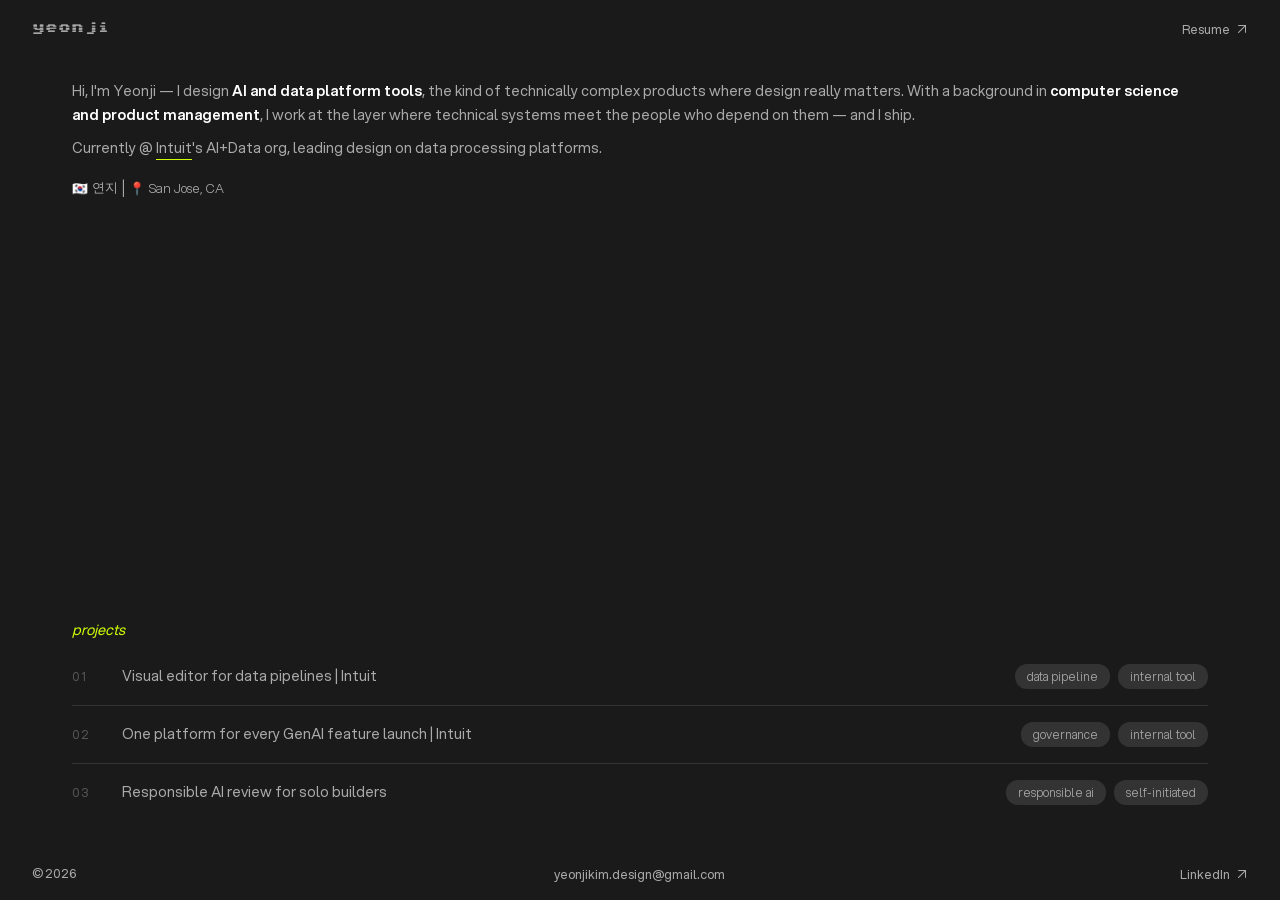
==== index.html @ 88abf893 "Update intro" ====
<!DOCTYPE html>
<html lang="en">
<head>
    <meta charset="UTF-8">
    <link rel="icon" type="image/png" href="image/favicon.png">
    <meta name="viewport" content="width=device-width, initial-scale=1.0">
    <!-- Google tag (gtag.js) -->
    <script async src="https://www.googletagmanager.com/gtag/js?id=G-HZXL0F1WZH"></script>
    <script>
      window.dataLayer = window.dataLayer || [];
      function gtag(){dataLayer.push(arguments);}
      gtag('js', new Date());

      gtag('config', 'G-HZXL0F1WZH');
    </script>
    <title>Yeonji Kim - Product Designer</title>
    <link rel="stylesheet" href="styles.css">
    <link rel="preconnect" href="https://fonts.googleapis.com">
    <link rel="preconnect" href="https://fonts.gstatic.com" crossorigin>
    <link href="https://fonts.googleapis.com/css2?family=Sixtyfour&display=swap" rel="stylesheet">
</head>
<body>
    <!-- Header Section -->
    <header class="header">
        <div class="header-left header-title glitch" title="yeonji" style="pointer-events: none;">
            yeonji
        </div>
        <div class="header-right">
            <a href="Resume_Yeonji_Kim.pdf" class="header-link" target="_blank">
                Resume <span class="external-icon">↗</span>
            </a>
        </div>
    </header>

    <!-- Main Content -->
    <main class="main-content">
        <div class="content-wrapper">
            <!-- About Me Section -->
            <section class="about-section">
                <div class="project-preview-overlay" aria-hidden="true"></div>
                <div class="about-content">
                    <p class="intro-text">
                        Hi, I'm Yeonji — I design <span class="intro-highlight">AI and data platform tools</span>, the kind of technically complex products where design really matters. With a background in <span class="intro-highlight">computer science and product management</span>, I work at the layer where technical systems meet the people who depend on them — and I ship.
                    </p>
                    <p class="experience-text">
                        Currently @ <a href="https://intuit.com" target="_blank" rel="noopener noreferrer" class="company-link">Intuit</a>'s AI+Data org, leading design on data processing platforms.
                    </p>
                    <div class="identity-line">
                        <span class="korean-flag">🇰🇷</span>
                        <span class="korean-name">연지</span>
                        <span class="separator">|</span>
                        <span class="location-pin">📍</span>
                        <span class="location">San Jose, CA</span>
                    </div>
                </div>
            </section>

            <!-- Projects Section -->
            <section class="projects-section">
                <h2 class="projects-heading">projects</h2>
                <div class="projects-grid">
                    <!-- Project 1 -->
                    <div class="project-card project-card--preview-dag Intuit1" onclick="openProject('dag')">
                        <span class="project-number">01</span>
                        <div class="project-info">
                            <div class="project-title-row">
                                <span class="project-arrow">→</span>
                                <h3 class="project-title">Visual editor for data pipelines | Intuit</h3>
                            </div>
                            <div class="project-tags">
                                <span class="tag">data pipeline</span>
                                <span class="tag">internal tool</span>
                            </div>
                        </div>
                    </div>

                    <!-- Project 2 -->
                    <div class="project-card project-card--preview-genai Intuit2" onclick="openProject('genai-registry')">
                        <span class="project-number">02</span>
                        <div class="project-info">
                            <div class="project-title-row">
                                <span class="project-arrow">→</span>
                                <h3 class="project-title">One platform for every GenAI feature launch | Intuit</h3>
                            </div>
                            <div class="project-tags">
                                <span class="tag">governance</span>
                                <span class="tag">internal tool</span>
                            </div>
                        </div>
                    </div>

                    <!-- Project 3 -->
                    <div class="project-card project-card--preview-rai Intuit3" onclick="openProject('responsible-ai-checker')">
                        <span class="project-number">03</span>
                        <div class="project-info">
                            <div class="project-title-row">
                                <span class="project-arrow">→</span>
                                <h3 class="project-title">Responsible AI review for solo builders</h3>
                            </div>
                            <div class="project-tags">
                                <span class="tag">responsible ai</span>
                                <span class="tag">self-initiated</span>
                            </div>
                        </div>
                    </div>
                </div>
            </section>
        </div>
    </main>

    <footer class="footer">
        <div class="footer-left header-text">
            &copy; 2026
        </div>
        <div class="footer-center">
            <a href="mailto:yeonjikim.design@gmail.com" class="header-link">
                yeonjikim.design@gmail.com
            </a>
        </div>
        <div class="footer-right">
            <a href="https://www.linkedin.com/in/yeonji-kim/" target="_blank" class="header-link">
                LinkedIn <span class="external-icon">↗</span>
            </a>
        </div>
    </footer>

    <script src="script.js"></script>
</body>
</html>
---- styles.css ----
/* Reset and Base Styles */
* {
    margin: 0;
    padding: 0;
    box-sizing: border-box;
    scrollbar-width: thin;
    scrollbar-color: #4a4a4a #1a1a1a;
}

/* Text selection styling */
::selection {
    background-color: #D0FE05;
    color: #1a1a1a;
}

::-moz-selection {
    background-color: #D0FE05;
    color: #1a1a1a;
}


@font-face {
    font-family: 'Aspekta Variable';
    font-weight: 100 900;
    font-display: swap;
    font-style: normal;
    src: url('fonts/AspektaVF.woff2') format('woff2');
  }

/* Typography */
h1, h2, h3, h4, h5, h6 {
    font-family: Aspekta Variable, sans-serif;
    font-weight: 600;
}

.projects-heading {
    font-family: Aspekta Variable, sans-serif;
    font-weight: 500;
}

.project-title {
    font-family: Aspekta Variable, sans-serif;
    font-weight: 500;
}

html, body {
    height: 100%;
    font-family: Aspekta Variable, sans-serif;
    /*font-family: Arial, -apple-system, BlinkMacSystemFont, 'Segoe UI', Roboto, sans-serif;*/
    background-color: #1a1a1a;
    color: #ffffff;
    overflow-x: hidden;
}

html {
    scroll-behavior: smooth;
}

/* WebKit scrollbars (Chrome, Safari, Edge) – viewport + nested scroll areas */
html::-webkit-scrollbar,
*::-webkit-scrollbar {
    width: 10px;
    height: 10px;
}

html::-webkit-scrollbar-track,
*::-webkit-scrollbar-track {
    background: #1a1a1a;
}

html::-webkit-scrollbar-thumb,
*::-webkit-scrollbar-thumb {
    background: #3d3d3d;
    border-radius: 999px;
    border: 2px solid #1a1a1a;
}

html::-webkit-scrollbar-thumb:hover,
*::-webkit-scrollbar-thumb:hover {
    background: #505050;
    box-shadow: 0 0 0 1px rgba(208, 254, 5, 0.2);
}

html::-webkit-scrollbar-thumb:active,
*::-webkit-scrollbar-thumb:active {
    background: #5c5c5c;
}

html::-webkit-scrollbar-corner,
*::-webkit-scrollbar-corner {
    background: #1a1a1a;
}

body {
    display: flex;
    flex-direction: column;
    height: 100vh;
}

/* Header Styles */
.header {
    display: flex;
    justify-content: space-between;
    align-items: center;
    padding: 2rem 3rem;
    width: 100%;
    position: relative;
    z-index: 10;
}

.header-left, .header-center, .header-right {
    flex: 1;
}

.header-center {
    text-align: center;
}

.header-right {
    text-align: right;
}

.header-title{
    color: #aaaaaa;
    text-decoration: none;
    font-family: 'Sixtyfour';
    font-weight: 400;
    font-size: 0.8rem;
    transition: color 0.2s ease;
}

.header-title:hover{
    color: #D0FE05;
    font-weight: 400;
}

.header-link {
    color: #aaaaaa;
    text-decoration: none;
    font-weight: 400;
    font-size: 0.8rem;
    transition: color 0.2s ease;
}

.header-text {
    color: #aaaaaa;
    text-decoration: none;
    font-weight: 400;
    font-size: 0.8rem;
    transition: color 0.2s ease;
}

.header-link:hover {
    color: #D0FE05;
    font-weight: 400;
}

.external-icon {
    font-size: 0.8rem;
    margin-left: 0.25rem;
}

/* Footer Styles */
.footer {
    display: flex;
    justify-content: space-between;
    align-items: center;
    padding: 1rem 2rem;
    width: 100%;
    position: relative;
    z-index: 10;
}

.footer-left, .footer-center, .footer-right {
    flex: 1;
}

.footer-center {
    text-align: center;
}

.footer-right {
    text-align: right;
}

.header-link {
    color: #aaaaaa;
    text-decoration: none;
    font-weight: 400;
    font-size: 0.8rem;
    transition: color 0.2s ease;
}

.header-link:hover {
    color: #D0FE05;
    font-weight: 400;
}

/* Main Content */
.main-content {
    flex: 1;
    display: flex;
    align-items: stretch;
    justify-content: center;
    padding: 0;
    width: 100%;
    height: calc(100vh - 100px);
    box-sizing: border-box;
}

.content-wrapper {
    display: flex;
    flex-direction: column;
    align-items: center;
    width: 100%;
    max-width: 1200px;
    padding: 2rem 3rem;
    gap: 1.5rem;
}

/* About Section */
.about-section {
    width: 100%;
    flex: 1;
    display: flex;
    justify-content: center;
    align-items: flex-start;
    position: relative;
    min-height: 0;
}

.project-preview-overlay {
    position: absolute;
    inset: 0;
    background-color: #212121;
    border-radius: 12px;
    overflow: hidden;
    opacity: 0;
    pointer-events: none;
    z-index: 1;
    transition: opacity 0.3s ease-in-out;
}

/* Preview image on its own layer so the overlay fill stays #212121 (letterbox + transparent GIF areas). */
.project-preview-overlay::after {
    content: '';
    position: absolute;
    inset: 0;
    background-color: transparent;
    background-image: none;
    background-position: center center;
    background-size: contain;
    background-repeat: no-repeat;
    pointer-events: none;
}

.content-wrapper:has(.project-card:hover) .project-preview-overlay {
    opacity: 1;
}

.content-wrapper:has(.project-card--preview-dag:hover) .project-preview-overlay::after {
    background-image: url('image/dag/main.gif');
}

.content-wrapper:has(.project-card--preview-genai:hover) .project-preview-overlay::after {
    background-image: url('image/genai/main.png');
}

.content-wrapper:has(.project-card--preview-rai:hover) .project-preview-overlay::after {
    background-image: url('image/rai/thumbnail.png');
}

.about-content {
    position: relative;
    z-index: 0;
    text-align: left;
    max-width: 1200px;
    width: 100%;
}

.intro-text, .experience-text {
    font-size: 0.9rem;
    line-height: 1.7;
    margin-bottom: 0.5rem;
    color: #aaaaaa;
    font-weight: 400;
}

.intro-text em {
    font-size: 0.9rem;
    /*font-style: italic;*/
    color: #aaaaaa;
    font-weight: 700;
    /*font-family: 'Playfair Display', serif;*/
}

.intro-highlight {
    font-weight: 600;
    color: #ffffff;
}

/*
 * Inline skim emphasis — lighter than headings: h3 uses #fff / 600+; this stays
 * body-sized, weight 500, and a soft mid-gray so it lifts slightly off #aaa copy
 * without reading like a title.
 */
.text-highlight {
    font-size: inherit;
    line-height: inherit;
    font-style: normal;
    font-weight: 500;
    color: #ececec;
}

.company-link {
    --company-link-muted: #aaaaaa;
    --company-link-highlight: #D0FE05;
    text-decoration: underline;
    text-decoration-thickness: 1px;
    text-underline-offset: 6px;
    text-decoration-color: var(--company-link-highlight);
    font-weight: 400;
    color: transparent;
    background-image: linear-gradient(
        90deg,
        var(--company-link-highlight) 0%,
        var(--company-link-highlight) 50%,
        var(--company-link-muted) 50%,
        var(--company-link-muted) 100%
    );
    background-size: 200% 100%;
    background-position: 100% 0;
    background-repeat: no-repeat;
    -webkit-background-clip: text;
    background-clip: text;
    transition: background-position 0.45s cubic-bezier(0.22, 1, 0.36, 1);
}

.company-link:hover,
.company-link:focus-visible {
    background-position: 0 0;
}

@media (prefers-reduced-motion: reduce) {
    .company-link {
        transition: none;
        color: var(--company-link-muted);
        background-image: none;
        -webkit-background-clip: unset;
        background-clip: unset;
    }

    .company-link:hover,
    .company-link:focus-visible {
        color: var(--company-link-highlight);
    }
}

.identity-line {
    display: flex;
    align-items: center;
    gap: 0.25rem;
    margin-top: 1rem;
    font-size: 1rem;
}

.korean-flag, .location-pin {
    font-size: 0.8rem;
}

.korean-name, .location {
    font-size: 0.8rem;
    font-weight: 300;
    color: #aaaaaa;
}

.separator {
    color: #aaaaaa;
    font-weight: 300;
}

/* Projects Section */
.projects-section {
    width: 100%;
    max-width: 1200px;
    display: flex;
    flex-direction: column;
    align-items: flex-start;
}

.projects-heading {
    font-style: italic;
    font-size: 0.9rem;
    font-weight: 400;
    margin-bottom: 0.5rem;
    color: #D0FE05;
    text-align: left;
    width: 100%;
    font-family: Aspekta Variable, sans-serif;
}

.projects-grid {
    display: flex;
    flex-direction: column;
    gap: 0;
    width: 100%;
}

/* Project Cards */
.project-card {
    cursor: pointer;
    display: flex;
    flex-direction: row;
    align-items: center;
    gap: 1.25rem;
    padding: 16px 0 1rem;
    border-bottom: 1px solid #333333;
    margin: 0;
    position: relative;
    background-color: transparent;
    animation: none !important;
}

.project-number {
    font-size: 0.75rem;
    font-weight: 400;
    color: #555555;
    font-family: Aspekta Variable, sans-serif;
    letter-spacing: 0.5px;
    flex-shrink: 0;
    width: 1.5rem;
}

.project-card:hover {
    background-color: transparent;
}

.project-card * {
    transform: none !important;
    transition: none !important;
    animation: none !important;
}

/* Arrow pushes title right on hover */

.project-card .project-title {
    transition: color 0.3s ease-in-out !important;
}

.project-card:hover .project-title {
    color: #D0FE05;
}

.project-card:last-child {
    border-bottom: none;
}

.project-info {
    display: flex;
    flex-direction: row;
    flex-wrap: wrap;
    align-items: center;
    gap: 0.75rem;
    position: relative;
    width: 100%;
}

.project-title-row {
    display: flex;
    flex-direction: row;
    align-items: center;
    gap: 0.35rem;
    flex: 0 1 auto;
    width: fit-content;
    max-width: 100%;
    min-width: 0;
}

.project-title {
    font-size: 0.9rem;
    font-weight: 400;
    color: #aaaaaa;
    line-height: 1.4;
    font-family: Aspekta Variable, sans-serif;
    margin: 0;
    flex: 0 1 auto;
    min-width: 0;
    max-width: 100%;
}

.project-tags {
    display: flex;
    gap: 0.5rem;
    flex-wrap: wrap;
    flex-shrink: 0;
    justify-content: flex-end;
    margin-left: auto;
}

.tag {
    background-color: #333333;
    color: #aaaaaa;
    padding: 0.25rem 0.75rem;
    border-radius: 12px;
    font-size: 0.75rem;
    font-weight: 300;
}

.project-arrow {
    flex-shrink: 0;
    align-self: center;
    font-size: 1rem;
    line-height: 1;
    color: #D0FE05;
    opacity: 0;
    width: 0;
    overflow: hidden;
    transform: translateX(-8px) !important;
    transition:
        width 0.35s cubic-bezier(0.22, 1, 0.36, 1),
        opacity 0.25s ease,
        transform 0.35s cubic-bezier(0.22, 1, 0.36, 1) !important;
}

.project-card:hover .project-arrow {
    opacity: 1;
    width: 1.25rem;
    transform: translateX(0) !important;
}

/* Responsive Design for 1440x1024 */
@media (max-width: 1440px) {
    .main-content {
        height: calc(100vh - 80px);
    }
    
    .content-wrapper {
        padding: 1.5rem 2rem;
        gap: 1.5rem;
    }
    
    .header {
        padding: 1rem 2rem;
    }
    
    .projects-grid {
        /*gap: 1.5rem;*/
    }
}

@media (max-width: 1200px) {
    .project-card {
        flex-direction: column;
    }
}

/* Ensure 100% height without scrolling */
@media (min-height: 1024px) {
    .main-content {
        height: calc(100vh - 90px);
    }
    
    .content-wrapper {
        gap: 1.5rem;
    }
}

/* glitch animation*/
.glitch{
    position: relative;
    display: inline-block;
    animation: glitch 1s linear infinite;
  }
  
  @keyframes glitch{
    2%,64%{
      transform: translate(2px,0) skew(0deg);
    }
    4%,60%{
      transform: translate(-2px,0) skew(0deg);
    }
    62%{
      transform: translate(0,0) skew(5deg); 
    }
  }
  
  .glitch:before,
  .glitch:after{
    content: attr(title);
    position: absolute;
    left: 0;
  }
  
  .glitch:before{
    animation: glitchTop 1s linear infinite;
    clip-path: polygon(0 0, 100% 0, 100% 33%, 0 33%);
    -webkit-clip-path: polygon(0 0, 100% 0, 100% 33%, 0 33%);
  }
  
  @keyframes glitchTop{
    2%,64%{
      transform: translate(2px,-2px);
    }
    4%,60%{
      transform: translate(-2px,2px);
    }
    62%{
      transform: translate(13px,-1px) skew(-13deg); 
    }
  }
  
  .glitch:after{
    animation: glitchBotom 1.5s linear infinite;
    clip-path: polygon(0 67%, 100% 67%, 100% 100%, 0 100%);
    -webkit-clip-path: polygon(0 67%, 100% 67%, 100% 100%, 0 100%);
  }
  
  @keyframes glitchBotom{
    2%,64%{
      transform: translate(-2px,0);
    }
    4%,60%{
      transform: translate(-2px,0);
    }
    62%{
      transform: translate(-22px,5px) skew(21deg); 
    }
  }

/* Custom cursor: dual ring + difference blend (fine pointer only) */
.custom-cursor {
    pointer-events: none;
    position: fixed;
    inset: 0;
    z-index: 10001;
    overflow: visible;
    opacity: 0;
    transition: opacity 0.2s ease;
    mix-blend-mode: difference;
}

.custom-cursor.is-visible {
    opacity: 1;
}

.custom-cursor__ball {
    position: fixed;
    top: 0;
    left: 0;
    will-change: transform;
}

.custom-cursor__ball--big .custom-cursor__ball-core {
    position: relative;
    width: 30px;
    height: 30px;
    border-radius: 50%;
    background-color: #ffffff;
    transform-origin: center center;
    transition: transform 0.3s cubic-bezier(0.22, 1, 0.36, 1);
}

.custom-cursor__ball--big svg {
    display: none;
}

.custom-cursor.is-hover .custom-cursor__ball--big .custom-cursor__ball-core {
    transform: scale(3);
}

.custom-cursor.is-hover .custom-cursor__ball--small {
    opacity: 0;
}

.custom-cursor__hover-label {
    position: absolute;
    inset: 0;
    display: flex;
    align-items: center;
    justify-content: center;
    font-size: 0;
    color: #1a1a1a;
    opacity: 0;
    transition: opacity 0.2s ease, font-size 0.3s cubic-bezier(0.22, 1, 0.36, 1);
    pointer-events: none;
    line-height: 1;
}

.custom-cursor.is-hover .custom-cursor__hover-label {
    opacity: 1;
    font-size: 10px;
}

.custom-cursor__zoom-label {
    position: absolute;
    inset: 0;
    display: flex;
    align-items: center;
    justify-content: center;
    font-size: 0;
    font-weight: 300;
    color: #1a1a1a;
    opacity: 0;
    transition: opacity 0.2s ease, font-size 0.3s cubic-bezier(0.22, 1, 0.36, 1);
    pointer-events: none;
    line-height: 1;
}

.custom-cursor.is-zoom .custom-cursor__ball--big .custom-cursor__ball-core {
    transform: scale(3);
}

.custom-cursor.is-zoom .custom-cursor__zoom-label {
    opacity: 1;
    font-size: 10px;
}

.custom-cursor.is-zoom .custom-cursor__ball--small,
.custom-cursor.is-zoom-out .custom-cursor__ball--small {
    opacity: 0;
}

.custom-cursor.is-zoom-out .custom-cursor__ball--big .custom-cursor__ball-core {
    transform: scale(3);
}

.custom-cursor.is-zoom-out .custom-cursor__zoom-label {
    opacity: 1;
    font-size: 10px;
}

.custom-cursor__ball--small svg {
    display: block;
}

.custom-cursor__ball--small circle {
    fill: #ffffff;
}

img.dag-zoomable {
    cursor: zoom-in;
}

@media (pointer: fine) {
    body.custom-cursor--active,
    body.custom-cursor--active *:not(input):not(textarea):not(select) {
        cursor: none !important;
    }

    body.custom-cursor--active input:not([type="checkbox"]):not([type="radio"]),
    body.custom-cursor--active textarea,
    body.custom-cursor--active select {
        cursor: auto;
    }
}

@media (prefers-reduced-motion: reduce) {
    body.custom-cursor--active {
        cursor: auto;
    }

    .custom-cursor {
        display: none !important;
    }
}
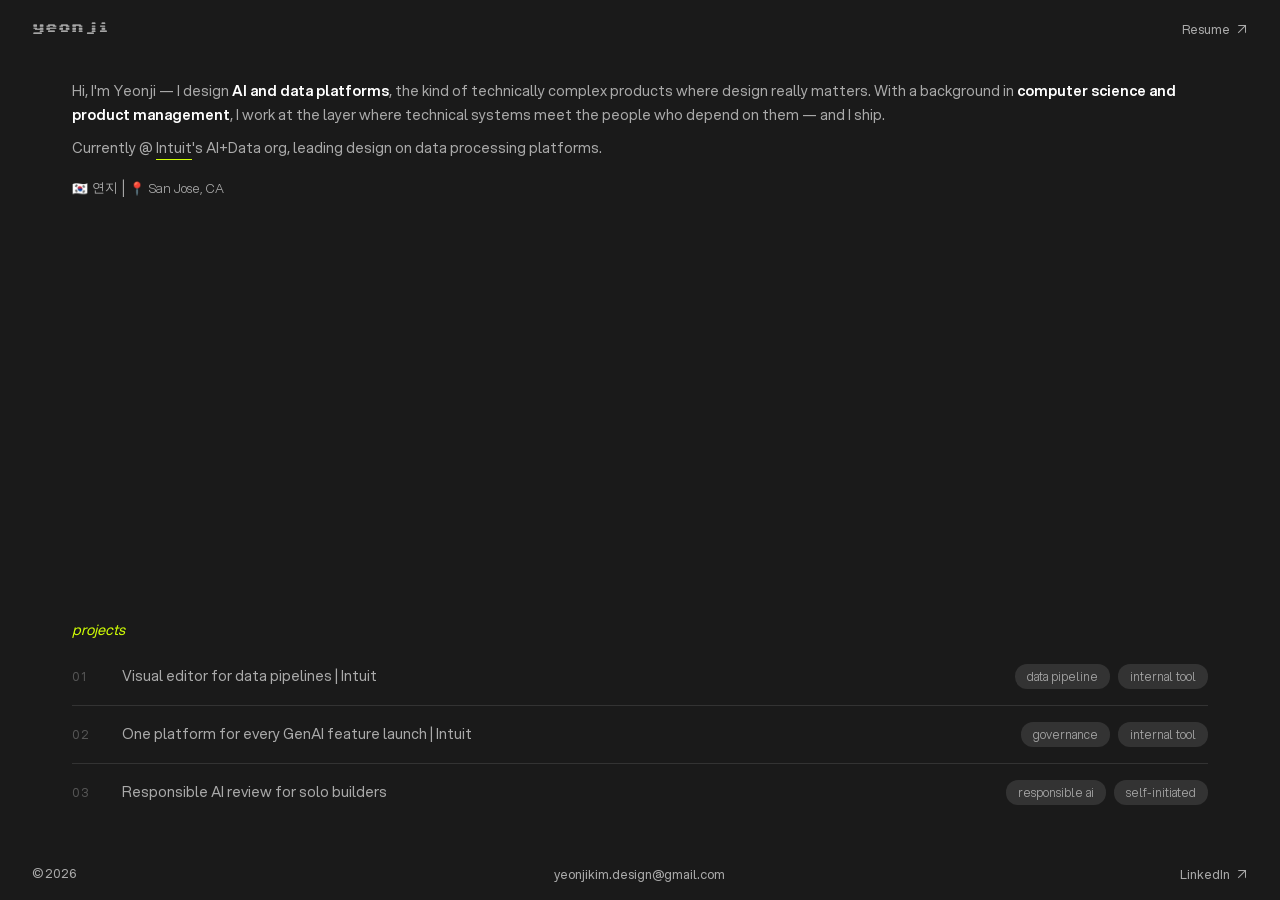
==== commit 1a657ae8: "Update intro" ====
--- a/index.html
+++ b/index.html
@@ -40,7 +40,7 @@
                 <div class="project-preview-overlay" aria-hidden="true"></div>
                 <div class="about-content">
                     <p class="intro-text">
-                        Hi, I'm Yeonji — I design <span class="intro-highlight">AI and data platform tools</span>, the kind of technically complex products where design really matters. With a background in <span class="intro-highlight">computer science and product management</span>, I work at the layer where technical systems meet the people who depend on them — and I ship.
+                        Hi, I'm Yeonji — I design <span class="intro-highlight">AI and data platforms</span>, the kind of technically complex products where design really matters. With a background in <span class="intro-highlight">computer science and product management</span>, I work at the layer where technical systems meet the people who depend on them — and I ship.
                     </p>
                     <p class="experience-text">
                         Currently @ <a href="https://intuit.com" target="_blank" rel="noopener noreferrer" class="company-link">Intuit</a>'s AI+Data org, leading design on data processing platforms.
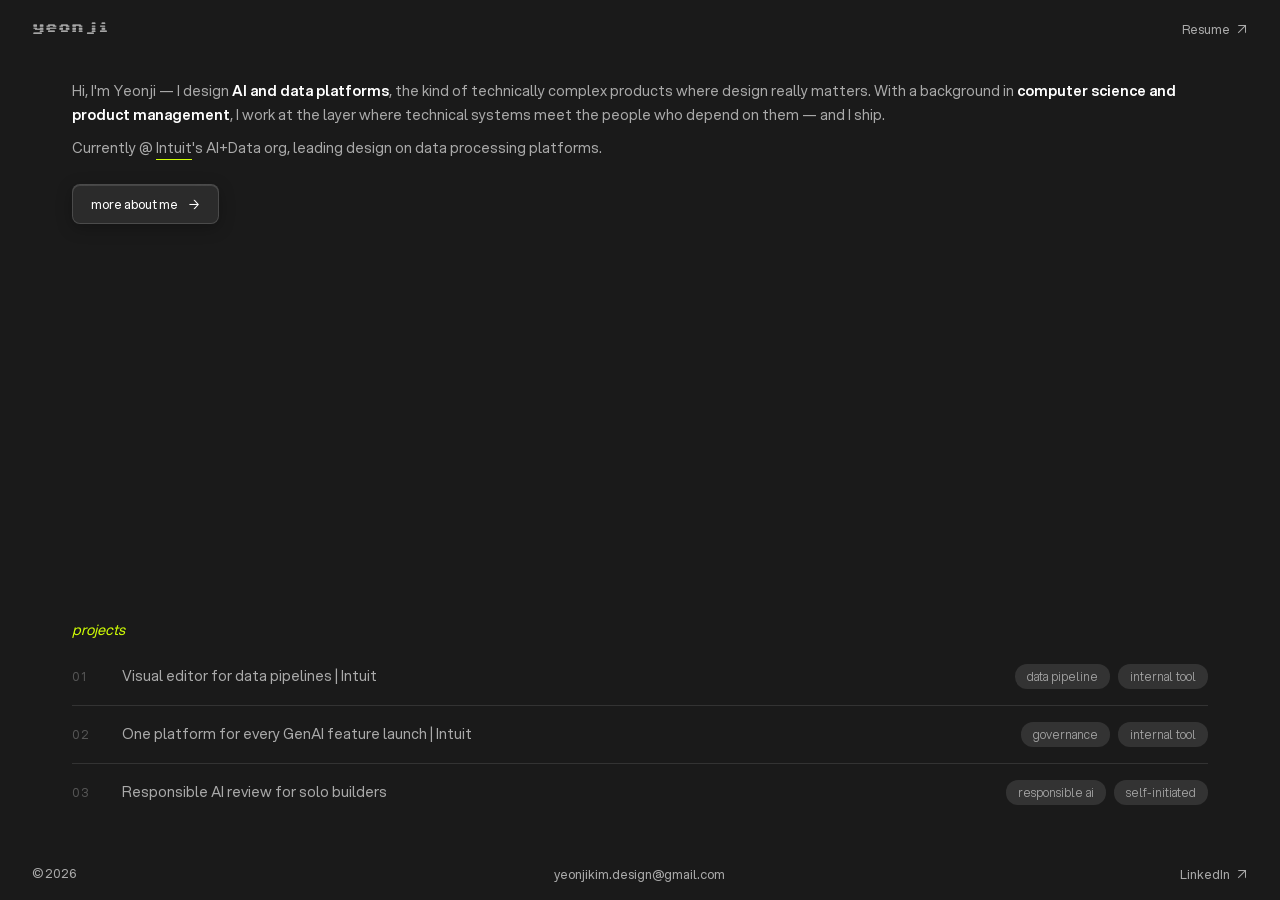
==== commit 9357becc: "Added About me modal" ====
--- a/index.html
+++ b/index.html
@@ -45,13 +45,9 @@
                     <p class="experience-text">
                         Currently @ <a href="https://intuit.com" target="_blank" rel="noopener noreferrer" class="company-link">Intuit</a>'s AI+Data org, leading design on data processing platforms.
                     </p>
-                    <div class="identity-line">
-                        <span class="korean-flag">🇰🇷</span>
-                        <span class="korean-name">연지</span>
-                        <span class="separator">|</span>
-                        <span class="location-pin">📍</span>
-                        <span class="location">San Jose, CA</span>
-                    </div>
+                    <button type="button" class="about-more-btn" id="aboutMoreBtn">
+                        more about me <span class="external-icon">→</span>
+                    </button>
                 </div>
             </section>
 
@@ -124,6 +120,45 @@
         </div>
     </footer>
 
+    <!-- More About Me Modal -->
+    <div class="about-modal-overlay" id="aboutModalOverlay" aria-hidden="true">
+        <div class="about-modal" role="dialog" aria-modal="true" aria-labelledby="aboutModalTitle">
+            <div class="about-modal-header">
+                <h2 id="aboutModalTitle" class="about-modal-title">About me</h2>
+                <button type="button" class="about-modal-close" id="aboutModalClose" aria-label="Close">✕</button>
+            </div>
+            <div class="about-modal-gallery">
+                <div class="about-modal-photo" data-placeholder="Add image/about/art.JPG">
+                    <img src="image/about/art.JPG" alt="Yeonji Kim" loading="lazy">
+                </div>
+                <div class="about-modal-photo" data-placeholder="Add image/about/concert.jpg">
+                    <img src="image/about/concert.jpg" alt="Yeonji Kim" loading="lazy">
+                </div>
+                <div class="about-modal-photo" data-placeholder="Add image/about/disney.jpg">
+                    <img src="image/about/disney.jpg" alt="Yeonji Kim" loading="lazy">
+                </div>
+            </div>
+            <div class="about-modal-body">
+                <p>I started college studying law, where I became interested in how people interpret systems, make decisions, and navigate complexity. When I later discovered 💭 UX design, it felt like an extension of those same interests, applied in a more hands-on and creative way.</p>
+                <p>That curiosity eventually led me to study 🤖 computer science as well, because I wanted to understand not just the people I was designing for, but also the technical systems behind the products themselves.</p>
+                <p>Having both design and technical foundations has shaped the way I work today. I enjoy 💡 translating complex systems into experiences that feel clear, useful, and approachable for people who may not have technical backgrounds. I tend to think beyond individual screens or flows and focus on the bigger picture: the product strategy, the operational constraints, and how decisions impact users across the entire experience.</p>
+                <p>That mindset led me to work as a product manager at an early-stage startup, and later to design enterprise AI and data platforms at <a href="https://www.intuit.com/" target="_blank" rel="noopener noreferrer" class="company-link">Intuit</a>, where I’ve led multiple products as the sole designer in close collaboration with cross-functional teams. I’m especially excited by complex domains like AI, developer tools, and enterprise systems, where thoughtful UX can make a meaningful difference in how people work.</p>
+                <p>Outside of work, I love ✈️ traveling to new cities and learning through their history, culture, architecture, and art. I usually end up spending hours in local museums, walking through neighborhoods, and finding the places locals actually love. I’m also a huge ⚾️ baseball fan, so I’m always happy to talk about great stadiums, travel recommendations, or your favorite team.</p>
+            </div>
+            <div class="about-modal-links">
+                <a href="Resume_Yeonji_Kim.pdf" class="about-modal-link-btn" target="_blank">
+                    Resume <span class="external-icon">↗</span>
+                </a>
+                <a href="https://www.linkedin.com/in/yeonji-kim/" target="_blank" class="about-modal-link-btn">
+                    LinkedIn <span class="external-icon">↗</span>
+                </a>
+                <a href="mailto:yeonjikim.design@gmail.com" class="about-modal-link-btn">
+                    Email me <span class="external-icon">↗</span>
+                </a>
+            </div>
+        </div>
+    </div>
+
     <script src="script.js"></script>
 </body>
 </html>
--- a/styles.css
+++ b/styles.css
@@ -379,6 +379,231 @@
     font-weight: 300;
 }
 
+.about-more-btn {
+    margin-top: 1rem;
+    display: inline-flex;
+    align-items: center;
+    gap: 0.4rem;
+    padding: 0.6rem 1.1rem;
+    background-color: rgba(255, 255, 255, 0.08);
+    backdrop-filter: blur(12px);
+    -webkit-backdrop-filter: blur(12px);
+    border: 1px solid rgba(255, 255, 255, 0.15);
+    border-radius: 8px;
+    color: #ffffff;
+    font-family: Aspekta Variable, sans-serif;
+    font-size: 0.8rem;
+    font-weight: 400;
+    cursor: pointer;
+    box-shadow: 0 4px 16px rgba(0, 0, 0, 0.25), inset 0 1px 0 rgba(255, 255, 255, 0.12);
+    transition: border-color 0.2s ease, color 0.2s ease, background-color 0.2s ease;
+}
+
+.about-more-btn .external-icon {
+    transition: transform 0.25s cubic-bezier(0.22, 1, 0.36, 1);
+}
+
+.about-more-btn:hover {
+    background-color: rgba(255, 255, 255, 0.14);
+    border-color: rgba(208, 254, 5, 0.5);
+    color: #D0FE05;
+}
+
+.about-more-btn:hover .external-icon {
+    transform: translateX(3px);
+}
+
+/* More About Me Modal */
+.about-modal-overlay {
+    position: fixed;
+    inset: 0;
+    z-index: 10000;
+    display: flex;
+    align-items: center;
+    justify-content: center;
+    padding: 2rem;
+    background-color: rgba(0, 0, 0, 0.7);
+    opacity: 0;
+    visibility: hidden;
+    transition: opacity 0.25s ease, visibility 0.25s ease;
+}
+
+.about-modal-overlay.is-active {
+    opacity: 1;
+    visibility: visible;
+}
+
+.about-modal {
+    position: relative;
+    width: 100%;
+    max-width: 920px;
+    max-height: 85vh;
+    overflow-y: auto;
+    background-color: #212121;
+    border: 1px solid #333333;
+    border-radius: 16px;
+    padding: 2.5rem;
+    transform: translateY(12px);
+    transition: transform 0.25s ease;
+}
+
+.about-modal-overlay.is-active .about-modal {
+    transform: translateY(0);
+}
+
+.about-modal-header {
+    display: flex;
+    align-items: center;
+    justify-content: space-between;
+    gap: 1rem;
+    margin-bottom: 1.5rem;
+}
+
+.about-modal-close {
+    flex-shrink: 0;
+    width: 2rem;
+    height: 2rem;
+    display: flex;
+    align-items: center;
+    justify-content: center;
+    background-color: transparent;
+    border: none;
+    border-radius: 50%;
+    color: #aaaaaa;
+    font-size: 0.9rem;
+    cursor: pointer;
+    transition: color 0.2s ease, background-color 0.2s ease;
+}
+
+.about-modal-close:hover {
+    color: #1a1a1a;
+    background-color: #D0FE05;
+}
+
+.about-modal-title {
+    margin: 0;
+    padding: 0;
+    font-size: 1.5rem;
+    font-weight: 500;
+    color: #ffffff;
+    font-family: Aspekta Variable, sans-serif;
+}
+
+.about-modal-gallery {
+    display: flex;
+    justify-content: center;
+    align-items: center;
+    flex-wrap: wrap;
+    gap: 1.5rem 1.25rem;
+    margin-bottom: 2rem;
+    padding: 0.5rem 0 1.5rem;
+}
+
+.about-modal-photo {
+    position: relative;
+    flex-shrink: 0;
+    width: 180px;
+    background-color: #f2f2f2;
+    padding: 8px 8px 22px;
+    border-radius: 3px;
+    box-shadow: 0 10px 24px rgba(0, 0, 0, 0.45);
+    transition: transform 0.25s cubic-bezier(0.22, 1, 0.36, 1);
+}
+
+.about-modal-photo:nth-child(1) {
+    transform: rotate(-6deg);
+}
+
+.about-modal-photo:nth-child(2) {
+    transform: rotate(4deg) translateY(-8px);
+}
+
+.about-modal-photo:nth-child(3) {
+    transform: rotate(-3deg) translateY(4px);
+}
+
+.about-modal-photo:hover {
+    transform: rotate(0deg) translateY(-4px) scale(1.04);
+    z-index: 1;
+}
+
+.about-modal-photo img {
+    width: 100%;
+    height: 225px;
+    object-fit: cover;
+    display: block;
+    border-radius: 1px;
+}
+
+.about-modal-photo.is-missing img {
+    display: none;
+}
+
+.about-modal-photo.is-missing::after {
+    content: attr(data-placeholder);
+    display: flex;
+    align-items: center;
+    justify-content: center;
+    text-align: center;
+    height: 225px;
+    padding: 0.5rem;
+    font-size: 0.6rem;
+    color: #888888;
+    background-color: #2a2a2a;
+    border-radius: 1px;
+}
+
+.about-modal-body p {
+    font-size: 1rem;
+    line-height: 1.7;
+    color: #aaaaaa;
+    font-weight: 400;
+    margin-bottom: 1rem;
+}
+
+.about-modal-body p:last-child {
+    margin-bottom: 0;
+}
+
+.about-modal-links {
+    display: flex;
+    flex-wrap: wrap;
+    align-items: center;
+    gap: 0.75rem;
+    margin-top: 2rem;
+}
+
+.about-modal-link-btn {
+    display: inline-flex;
+    align-items: center;
+    gap: 0.4rem;
+    padding: 0.6rem 1.1rem;
+    background-color: transparent;
+    border: 1px solid #3d3d3d;
+    border-radius: 999px;
+    color: #ffffff;
+    text-decoration: none;
+    font-family: Aspekta Variable, sans-serif;
+    font-size: 0.8rem;
+    font-weight: 400;
+    transition: border-color 0.2s ease, color 0.2s ease;
+}
+
+.about-modal-link-btn:hover {
+    border-color: #D0FE05;
+    color: #D0FE05;
+}
+
+@media (max-width: 640px) {
+    .about-modal {
+        padding: 2rem 1.5rem;
+    }
+
+    .about-modal-gallery {
+        grid-template-columns: repeat(2, 1fr);
+    }
+}
+
 /* Projects Section */
 .projects-section {
     width: 100%;
@@ -551,6 +776,25 @@
 @media (max-width: 1200px) {
     .project-card {
         flex-direction: column;
+    }
+}
+
+/* Below this width the about-section's fixed-height flex layout can't fit
+   the intro copy + button, causing it to overlap the projects list. Let the
+   page scroll naturally instead of clipping/overlapping content. */
+@media (max-width: 640px) {
+    .main-content {
+        height: auto;
+        min-height: calc(100vh - 100px);
+    }
+
+    .about-section {
+        flex: none;
+    }
+
+    body {
+        height: auto;
+        min-height: 100vh;
     }
 }
 
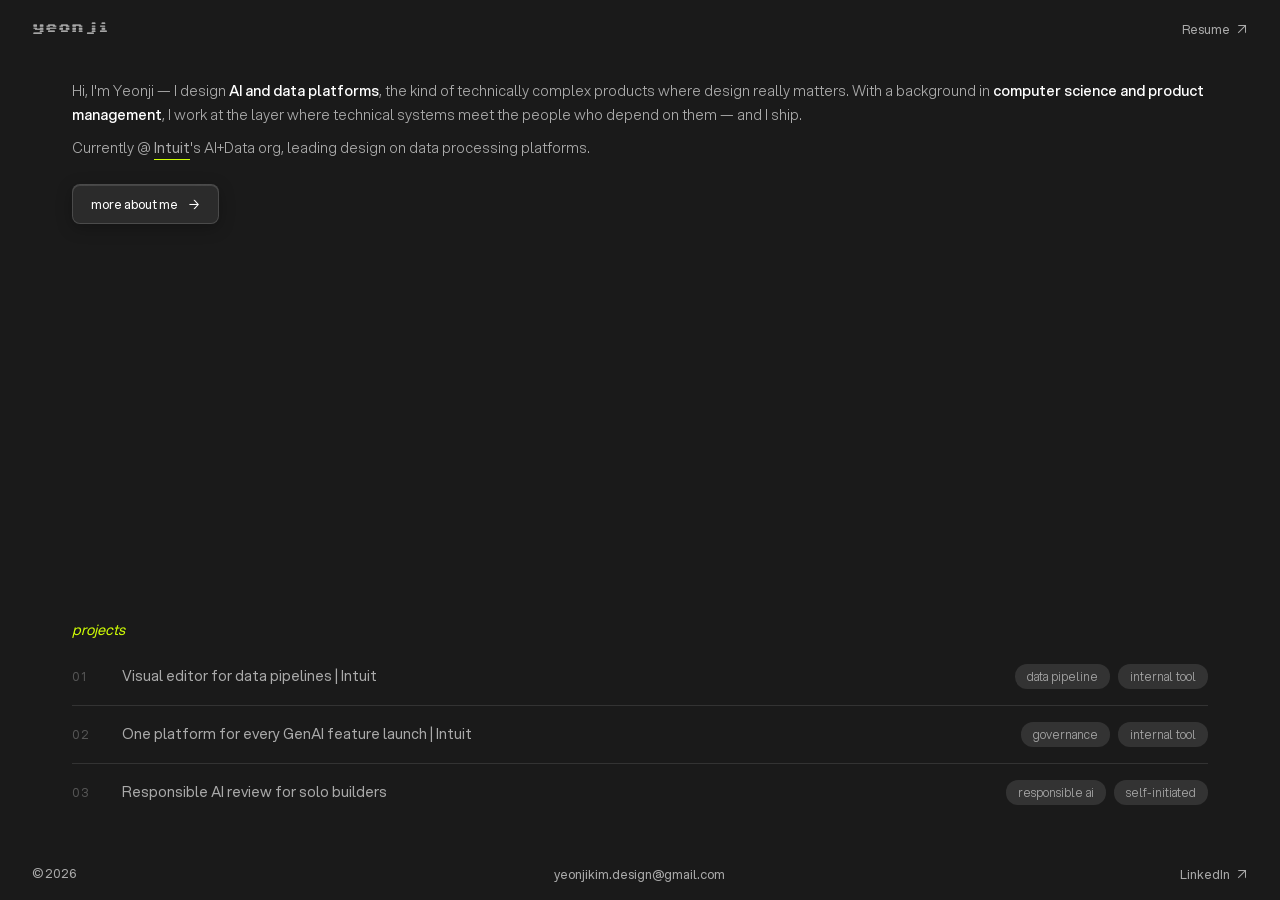
==== commit 8c41bd50: "Add Google Analytics event tracking" ====
--- a/index.html
+++ b/index.html
@@ -19,14 +19,14 @@
     <link rel="preconnect" href="https://fonts.gstatic.com" crossorigin>
     <link href="https://fonts.googleapis.com/css2?family=Sixtyfour&display=swap" rel="stylesheet">
 </head>
-<body>
+<body data-page="home">
     <!-- Header Section -->
     <header class="header">
         <div class="header-left header-title glitch" title="yeonji" style="pointer-events: none;">
             yeonji
         </div>
         <div class="header-right">
-            <a href="Resume_Yeonji_Kim.pdf" class="header-link" target="_blank">
+            <a href="Resume_Yeonji_Kim.pdf" class="header-link" target="_blank" data-track="resume" data-track-source="header">
                 Resume <span class="external-icon">↗</span>
             </a>
         </div>
@@ -109,12 +109,12 @@
             &copy; 2026
         </div>
         <div class="footer-center">
-            <a href="mailto:yeonjikim.design@gmail.com" class="header-link">
+            <a href="mailto:yeonjikim.design@gmail.com" class="header-link" data-track="email" data-track-source="footer">
                 yeonjikim.design@gmail.com
             </a>
         </div>
         <div class="footer-right">
-            <a href="https://www.linkedin.com/in/yeonji-kim/" target="_blank" class="header-link">
+            <a href="https://www.linkedin.com/in/yeonji-kim/" target="_blank" class="header-link" data-track="linkedin" data-track-source="footer">
                 LinkedIn <span class="external-icon">↗</span>
             </a>
         </div>
@@ -146,13 +146,13 @@
                 <p>Outside of work, I love ✈️ traveling to new cities and learning through their history, culture, architecture, and art. I usually end up spending hours in local museums, walking through neighborhoods, and finding the places locals actually love. I’m also a huge ⚾️ baseball fan, so I’m always happy to talk about great stadiums, travel recommendations, or your favorite team.</p>
             </div>
             <div class="about-modal-links">
-                <a href="Resume_Yeonji_Kim.pdf" class="about-modal-link-btn" target="_blank">
+                <a href="Resume_Yeonji_Kim.pdf" class="about-modal-link-btn" target="_blank" data-track="resume" data-track-source="modal">
                     Resume <span class="external-icon">↗</span>
                 </a>
-                <a href="https://www.linkedin.com/in/yeonji-kim/" target="_blank" class="about-modal-link-btn">
+                <a href="https://www.linkedin.com/in/yeonji-kim/" target="_blank" class="about-modal-link-btn" data-track="linkedin" data-track-source="modal">
                     LinkedIn <span class="external-icon">↗</span>
                 </a>
-                <a href="mailto:yeonjikim.design@gmail.com" class="about-modal-link-btn">
+                <a href="mailto:yeonjikim.design@gmail.com" class="about-modal-link-btn" data-track="email" data-track-source="modal">
                     Email me <span class="external-icon">↗</span>
                 </a>
             </div>
--- a/styles.css
+++ b/styles.css
@@ -283,7 +283,7 @@
     line-height: 1.7;
     margin-bottom: 0.5rem;
     color: #aaaaaa;
-    font-weight: 400;
+    font-weight: 300;
 }
 
 .intro-text em {
@@ -295,7 +295,7 @@
 }
 
 .intro-highlight {
-    font-weight: 600;
+    font-weight: 500;
     color: #ffffff;
 }
 
@@ -557,7 +557,7 @@
     font-size: 1rem;
     line-height: 1.7;
     color: #aaaaaa;
-    font-weight: 400;
+    font-weight: 300;
     margin-bottom: 1rem;
 }
 
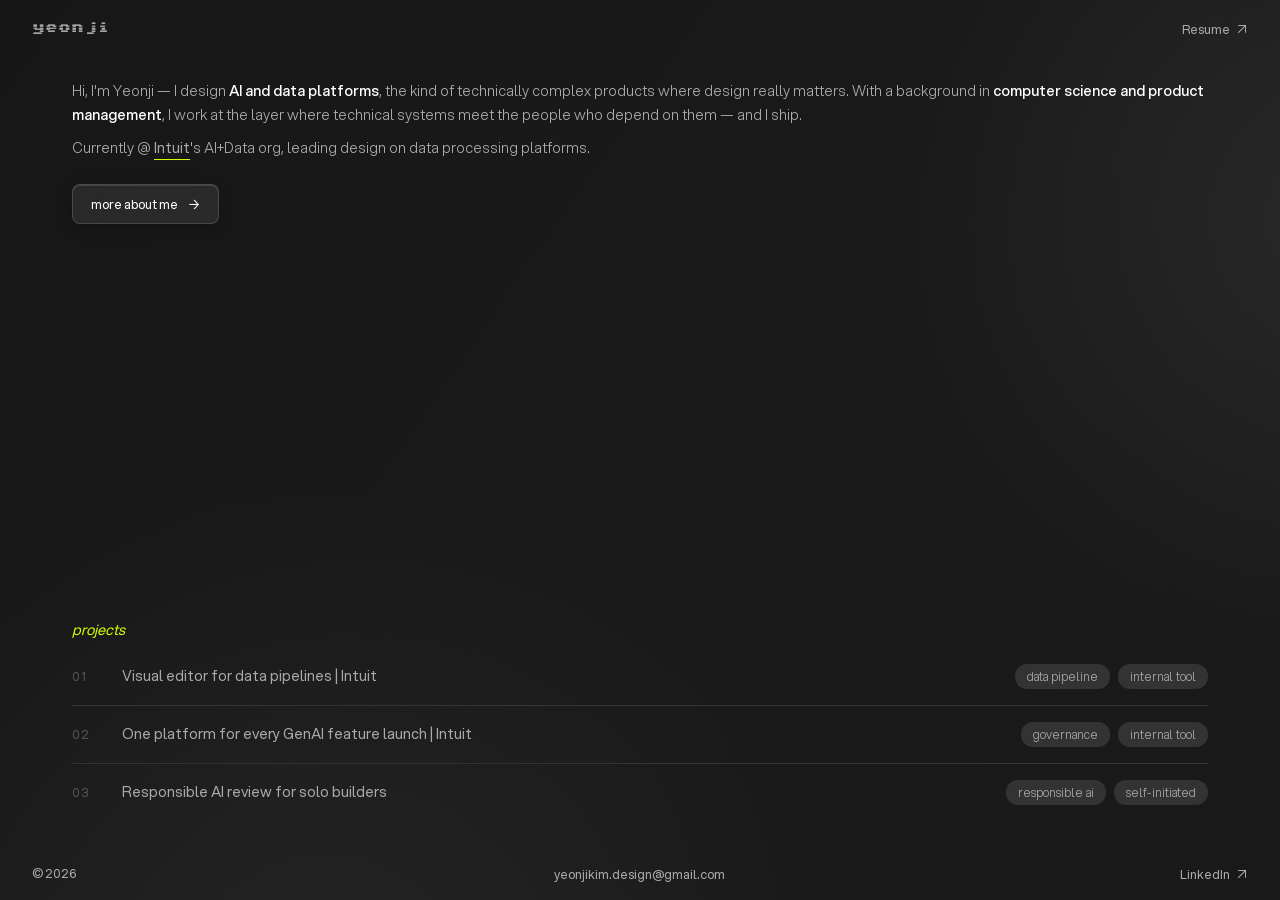
==== commit a6f5f880: "Added loading screen, homepage background gradient" ====
--- a/index.html
+++ b/index.html
@@ -19,7 +19,21 @@
     <link rel="preconnect" href="https://fonts.gstatic.com" crossorigin>
     <link href="https://fonts.googleapis.com/css2?family=Sixtyfour&display=swap" rel="stylesheet">
 </head>
-<body data-page="home">
+<body data-page="home" class="is-loading">
+    <div class="site-loader" id="siteLoader" aria-hidden="true">
+        <pre class="site-loader__noise" id="siteLoaderNoise"></pre>
+        <div class="site-loader__signal">
+            <div class="site-loader__logo" data-text="yeonji's space">yeonji's space</div>
+            <div class="site-loader__status">
+                <span>WELCOME / ONLINE SPACE</span>
+                <span class="site-loader__status-readout">
+                    <span class="site-loader__status-checking">CHECKING ACCESS...</span>
+                    <span class="site-loader__status-approved">✓ APPROVED</span>
+                </span>
+            </div>
+        </div>
+    </div>
+
     <!-- Header Section -->
     <header class="header">
         <div class="header-left header-title glitch" title="yeonji" style="pointer-events: none;">
@@ -124,7 +138,7 @@
     <div class="about-modal-overlay" id="aboutModalOverlay" aria-hidden="true">
         <div class="about-modal" role="dialog" aria-modal="true" aria-labelledby="aboutModalTitle">
             <div class="about-modal-header">
-                <h2 id="aboutModalTitle" class="about-modal-title">About me</h2>
+                <h2 id="aboutModalTitle" class="about-modal-title">Designer by craft, systems thinker by nature.</h2>
                 <button type="button" class="about-modal-close" id="aboutModalClose" aria-label="Close">✕</button>
             </div>
             <div class="about-modal-gallery">
@@ -139,11 +153,11 @@
                 </div>
             </div>
             <div class="about-modal-body">
-                <p>I started college studying law, where I became interested in how people interpret systems, make decisions, and navigate complexity. When I later discovered 💭 UX design, it felt like an extension of those same interests, applied in a more hands-on and creative way.</p>
-                <p>That curiosity eventually led me to study 🤖 computer science as well, because I wanted to understand not just the people I was designing for, but also the technical systems behind the products themselves.</p>
-                <p>Having both design and technical foundations has shaped the way I work today. I enjoy 💡 translating complex systems into experiences that feel clear, useful, and approachable for people who may not have technical backgrounds. I tend to think beyond individual screens or flows and focus on the bigger picture: the product strategy, the operational constraints, and how decisions impact users across the entire experience.</p>
-                <p>That mindset led me to work as a product manager at an early-stage startup, and later to design enterprise AI and data platforms at <a href="https://www.intuit.com/" target="_blank" rel="noopener noreferrer" class="company-link">Intuit</a>, where I’ve led multiple products as the sole designer in close collaboration with cross-functional teams. I’m especially excited by complex domains like AI, developer tools, and enterprise systems, where thoughtful UX can make a meaningful difference in how people work.</p>
-                <p>Outside of work, I love ✈️ traveling to new cities and learning through their history, culture, architecture, and art. I usually end up spending hours in local museums, walking through neighborhoods, and finding the places locals actually love. I’m also a huge ⚾️ baseball fan, so I’m always happy to talk about great stadiums, travel recommendations, or your favorite team.</p>
+                <p>I started college studying law, where I became interested in how people interpret systems, make decisions, and navigate complexity. When I later discovered <span class="about-emphasis about-emphasis--ux" tabindex="0" aria-label="UX design, highlighted with a colorful design effect">UX design</span>, it felt like an extension of those same interests, applied in a more hands-on and creative way.</p>
+                <p>That curiosity eventually led me to study <span class="about-emphasis about-emphasis--cs" tabindex="0" aria-label="computer science"><span class="about-cs-text">computer science</span><span class="about-cs-emoji" aria-hidden="true"><span>👩‍💻</span><span>💻</span><span>🤯</span><span>🫩</span><span>⌨️</span><span>🧠</span><span>🫠</span></span></span> as well, because I wanted to understand not just the people I was designing for, but also the technical systems behind the products themselves.</p>
+                <p>Having both design and technical foundations has shaped the way I work today. I enjoy <span class="about-emphasis about-emphasis--systems" tabindex="0">translating complex systems into experiences that feel clear, useful, and approachable</span> for people who may not have technical backgrounds. I tend to think beyond individual screens or flows and focus on the bigger picture: the product strategy, the operational constraints, and how decisions impact users across the entire experience.</p>
+                <p>That mindset led me to work as a product manager at an early-stage startup, and later to design enterprise AI and data platforms at Intuit, where I’ve led multiple products as the <span class="about-emphasis about-emphasis--sole" tabindex="0" aria-label="sole designer, one designer owning the product">sole designer<span class="about-sole-label" aria-hidden="true">01/01</span></span> in close collaboration with cross-functional teams. I’m especially excited by complex domains like AI, developer tools, and enterprise systems, where thoughtful UX can make a meaningful difference in how people work.</p>
+                <p>Outside of work, I love <span class="about-emphasis about-emphasis--travel" tabindex="0" aria-label="traveling, highlighted with a moving travel route"><span class="about-travel-plane" aria-hidden="true">✈</span><span class="about-travel-label">traveling</span></span> to new cities and learning through their history, culture, architecture, and art. I usually end up spending hours in local museums, walking through neighborhoods, and finding the places locals actually love. I’m also a huge <span class="about-emphasis about-emphasis--baseball" tabindex="0" aria-label="baseball, highlighted with a flying baseball"><span class="about-baseball-ball" aria-hidden="true"></span><span class="about-baseball-label">baseball</span></span> fan, so I’m always happy to talk about great stadiums, travel recommendations, or your favorite team.</p>
             </div>
             <div class="about-modal-links">
                 <a href="Resume_Yeonji_Kim.pdf" class="about-modal-link-btn" target="_blank" data-track="resume" data-track-source="modal">
@@ -159,6 +173,6 @@
         </div>
     </div>
 
-    <script src="script.js"></script>
+    <script src="script.js?v=loader-5"></script>
 </body>
 </html>
--- a/styles.css
+++ b/styles.css
@@ -95,6 +95,252 @@
     display: flex;
     flex-direction: column;
     height: 100vh;
+    position: relative;
+    isolation: isolate;
+    background-color: #1a1a1a;
+}
+
+body[data-page="home"] {
+    background:
+        radial-gradient(circle at 78% 18%, rgba(255, 255, 255, 0.065), transparent 28rem),
+        radial-gradient(circle at 18% 82%, rgba(128, 128, 128, 0.1), transparent 32rem),
+        linear-gradient(125deg, #171717 0%, #1a1a1a 46%, #181818 100%);
+    background-size: 135% 135%;
+    animation: ambient-gradient-drift 32s ease-in-out infinite alternate;
+}
+
+body.is-loading {
+    overflow: hidden;
+}
+
+.site-loader {
+    position: fixed;
+    inset: 0;
+    z-index: 10000;
+    display: grid;
+    place-items: center;
+    overflow: hidden;
+    background: #111111;
+    color: #f1f1f1;
+    pointer-events: all;
+    transform-origin: center;
+}
+
+.site-loader::before,
+.site-loader::after {
+    content: '';
+    position: absolute;
+    inset: 0;
+    pointer-events: none;
+}
+
+.site-loader::before {
+    z-index: 2;
+    background: repeating-linear-gradient(
+        to bottom,
+        transparent 0,
+        transparent 3px,
+        rgba(0, 0, 0, 0.25) 3px,
+        rgba(0, 0, 0, 0.25) 4px
+    );
+}
+
+.site-loader::after {
+    z-index: 3;
+    opacity: 0.34;
+    background:
+        radial-gradient(ellipse at center, transparent 42%, rgba(0, 0, 0, 0.7) 100%),
+        linear-gradient(90deg, rgba(255, 255, 255, 0.025), transparent 38%, rgba(255, 255, 255, 0.02));
+    animation: loader-screen-flicker 140ms steps(2, end) infinite;
+}
+
+.site-loader__noise {
+    position: absolute;
+    inset: -1rem;
+    overflow: hidden;
+    color: rgba(255, 255, 255, 0.095);
+    font: 400 10px/1.25 ui-monospace, SFMono-Regular, Menlo, Monaco, Consolas, monospace;
+    letter-spacing: 0.14em;
+    white-space: pre-wrap;
+    word-break: break-all;
+    user-select: none;
+}
+
+.site-loader__signal {
+    position: relative;
+    z-index: 1;
+    width: fit-content;
+    max-width: 82vw;
+}
+
+.site-loader__logo {
+    position: relative;
+    color: #f5f5f5;
+    font-family: 'Sixtyfour', ui-monospace, monospace;
+    font-size: clamp(1.3rem, 3.4vw, 2.25rem);
+    font-weight: 400;
+    line-height: 1;
+    letter-spacing: -0.04em;
+    white-space: nowrap;
+    text-align: center;
+    text-shadow: 0 0 1.4rem rgba(255, 255, 255, 0.12);
+    animation: loader-logo-lock 980ms steps(9, end) both;
+}
+
+.site-loader__logo::before,
+.site-loader__logo::after {
+    content: attr(data-text);
+    position: absolute;
+    inset: 0;
+    opacity: 0;
+    pointer-events: none;
+}
+
+.site-loader__logo::before {
+    color: #bdbdbd;
+    clip-path: inset(12% 0 58% 0);
+    animation: loader-signal-top 620ms steps(5, end) 2;
+}
+
+.site-loader__logo::after {
+    color: #ffffff;
+    clip-path: inset(62% 0 8% 0);
+    animation: loader-signal-bottom 470ms steps(4, end) 2;
+}
+
+.site-loader__status {
+    display: flex;
+    justify-content: space-between;
+    margin-top: 1.25rem;
+    padding-top: 0.55rem;
+    border-top: 1px solid rgba(255, 255, 255, 0.18);
+    color: rgba(255, 255, 255, 0.38);
+    font: 500 0.58rem/1 ui-monospace, SFMono-Regular, Menlo, Monaco, Consolas, monospace;
+    letter-spacing: 0.12em;
+}
+
+.site-loader__status-readout {
+    position: relative;
+    min-width: 8.8rem;
+    text-align: right;
+}
+
+.site-loader__status-checking,
+.site-loader__status-approved {
+    position: absolute;
+    top: 0;
+    right: 0;
+    white-space: nowrap;
+}
+
+.site-loader__status-checking {
+    color: #ff6565;
+    animation: loader-access-check 720ms steps(5, end) forwards;
+}
+
+.site-loader__status-approved {
+    color: #D0FE05;
+    opacity: 0;
+    animation: loader-access-approved 420ms steps(3, end) 700ms forwards;
+}
+
+.site-loader.is-leaving {
+    animation: loader-tv-off 560ms steps(8, end) forwards;
+}
+
+@keyframes loader-screen-flicker {
+    0%, 100% { opacity: 0.26; }
+    50% { opacity: 0.4; }
+}
+
+@keyframes loader-logo-lock {
+    0% { opacity: 0; transform: translate3d(-0.12em, 0, 0) skewX(-8deg); filter: blur(4px); }
+    18% { opacity: 0.85; transform: translate3d(0.09em, 0, 0) skewX(4deg); }
+    34% { opacity: 0.12; }
+    48% { opacity: 1; transform: translate3d(-0.035em, 0, 0); filter: blur(0); }
+    66% { opacity: 0.62; }
+    100% { opacity: 1; transform: none; filter: none; }
+}
+
+@keyframes loader-signal-top {
+    0%, 16%, 54%, 100% { opacity: 0; transform: translateX(0); }
+    17%, 42% { opacity: 0.7; transform: translateX(0.13em); }
+    55%, 76% { opacity: 0.45; transform: translateX(-0.08em); }
+}
+
+@keyframes loader-signal-bottom {
+    0%, 24%, 70%, 100% { opacity: 0; transform: translateX(0); }
+    25%, 52% { opacity: 0.56; transform: translateX(-0.1em); }
+    71%, 82% { opacity: 0.4; transform: translateX(0.07em); }
+}
+
+@keyframes loader-access-check {
+    0%, 18%, 42%, 68% { opacity: 0.3; }
+    9%, 31%, 54%, 82% { opacity: 1; }
+    100% { opacity: 0; }
+}
+
+@keyframes loader-access-approved {
+    0% { opacity: 0; transform: translateX(0.35em); }
+    34% { opacity: 1; transform: translateX(-0.06em); }
+    100% { opacity: 1; transform: none; }
+}
+
+@keyframes loader-tv-off {
+    0% { clip-path: inset(0); opacity: 1; filter: brightness(1); }
+    38% { clip-path: inset(0); filter: brightness(1.8); }
+    70% { clip-path: inset(48.5% 0); opacity: 1; filter: brightness(3); }
+    88% { clip-path: inset(49.6% 18%); opacity: 0.9; filter: brightness(4); }
+    100% { clip-path: inset(50%); opacity: 0; filter: brightness(0); visibility: hidden; }
+}
+
+@keyframes ambient-gradient-drift {
+    0% {
+        background-position: 8% 12%;
+    }
+    50% {
+        background-position: 55% 38%;
+    }
+    100% {
+        background-position: 92% 72%;
+    }
+}
+
+@media (prefers-reduced-motion: reduce) {
+    body[data-page="home"] {
+        animation: none;
+    }
+
+    .site-loader::after,
+    .site-loader__logo,
+    .site-loader__logo::before,
+    .site-loader__logo::after,
+    .site-loader__status-checking,
+    .site-loader__status-approved {
+        animation: none;
+    }
+
+    .site-loader__status-checking {
+        display: none;
+    }
+
+    .site-loader__status-approved {
+        position: static;
+        opacity: 1;
+    }
+
+    .site-loader.is-leaving {
+        animation: none;
+        opacity: 0;
+        visibility: hidden;
+        transition: opacity 180ms ease-out, visibility 0s linear 180ms;
+    }
+}
+
+@media (prefers-contrast: more) {
+    body {
+        background-color: #151515;
+    }
 }
 
 /* Header Styles */
@@ -206,6 +452,8 @@
     width: 100%;
     height: calc(100vh - 100px);
     box-sizing: border-box;
+    position: relative;
+    z-index: 1;
 }
 
 .content-wrapper {
@@ -553,7 +801,14 @@
     border-radius: 1px;
 }
 
+.about-modal-body {
+    position: relative;
+    isolation: isolate;
+}
+
 .about-modal-body p {
+    position: relative;
+    z-index: 1;
     font-size: 1rem;
     line-height: 1.7;
     color: #aaaaaa;
@@ -563,6 +818,263 @@
 
 .about-modal-body p:last-child {
     margin-bottom: 0;
+}
+
+.about-emphasis {
+    position: relative;
+    display: inline;
+    color: #f4f4f4;
+    font-weight: 520;
+    border-radius: 0.18em;
+    outline: none;
+    -webkit-box-decoration-break: clone;
+    box-decoration-break: clone;
+}
+
+.about-emphasis:focus-visible {
+    outline: 2px solid #D0FE05;
+    outline-offset: 3px;
+}
+
+.about-emphasis--ux {
+    color: transparent;
+    background-image: linear-gradient(100deg, #ff6b9e 0%, #ffb347 22%, #D0FE05 44%, #5ce1e6 66%, #b388ff 84%, #ff6b9e 100%);
+    background-size: 220% 100%;
+    background-position: 0% 50%;
+    -webkit-background-clip: text;
+    background-clip: text;
+    animation: about-ux-ink 7s linear infinite;
+}
+
+.about-emphasis--ux::after {
+    content: "";
+    position: absolute;
+    z-index: -1;
+    left: -0.08em;
+    right: -0.08em;
+    bottom: -0.08em;
+    height: 0.16em;
+    border-radius: 999px;
+    background: linear-gradient(90deg, #ff6b9e, #D0FE05, #5ce1e6, #b388ff);
+    transform: scaleX(0.26);
+    transform-origin: left;
+    opacity: 0.55;
+    transition: transform 240ms cubic-bezier(0.23, 1, 0.32, 1), opacity 180ms ease;
+}
+
+.about-emphasis--ux:hover::after,
+.about-emphasis--ux:focus-visible::after {
+    transform: scaleX(1);
+    opacity: 1;
+}
+
+.about-emphasis--cs {
+    display: inline-block;
+    color: #b9eaf2;
+    font-family: "SFMono-Regular", Consolas, "Liberation Mono", monospace;
+    font-size: 0.92em;
+    font-weight: 400;
+    letter-spacing: -0.025em;
+    word-spacing: -0.22em;
+    vertical-align: baseline;
+    text-shadow: 0 0 0.7em rgba(145, 232, 255, 0.12);
+    transition: color 160ms ease, text-shadow 160ms ease;
+}
+
+.about-cs-text,
+.about-cs-emoji {
+    transition: opacity 140ms ease, transform 180ms cubic-bezier(0.23, 1, 0.32, 1);
+}
+
+.about-cs-text {
+    white-space: nowrap;
+}
+
+.about-cs-emoji {
+    position: absolute;
+    inset: 0;
+    display: flex;
+    align-items: center;
+    justify-content: space-between;
+    gap: 0;
+    width: 100%;
+    white-space: nowrap;
+    opacity: 0;
+    transform: translateY(0.18em);
+    font-family: system-ui, sans-serif;
+    font-size: 0.72em;
+    line-height: inherit;
+}
+
+.about-emphasis--cs:hover .about-cs-text,
+.about-emphasis--cs:focus-visible .about-cs-text {
+    opacity: 0;
+    transform: translateY(-0.12em);
+}
+
+.about-emphasis--cs:hover,
+.about-emphasis--cs:focus-visible {
+    color: #e1faff;
+    text-shadow: 0 0 0.8em rgba(145, 232, 255, 0.28);
+}
+
+.about-emphasis--cs:hover .about-cs-emoji,
+.about-emphasis--cs:focus-visible .about-cs-emoji {
+    opacity: 1;
+    transform: translateY(0);
+}
+
+.about-emphasis--systems {
+    padding: 0.02em 0.09em;
+    background-image: linear-gradient(rgba(208, 254, 5, 0.18), rgba(208, 254, 5, 0.18));
+    background-repeat: no-repeat;
+    background-size: 0% 72%;
+    background-position: 0 88%;
+    transition: background-size 520ms cubic-bezier(0.23, 1, 0.32, 1), color 180ms ease;
+}
+
+.about-emphasis--systems:hover,
+.about-emphasis--systems:focus-visible {
+    color: #ffffff;
+    background-size: 100% 72%;
+}
+
+.about-emphasis--sole {
+    display: inline-block;
+    padding-bottom: 0.02em;
+    text-decoration-line: underline;
+    text-decoration-style: wavy;
+    text-decoration-color: rgba(208, 254, 5, 0.78);
+    text-decoration-thickness: 1px;
+    text-underline-offset: 0.18em;
+}
+
+.about-sole-label {
+    position: absolute;
+    left: 50%;
+    bottom: calc(100% + 0.3rem);
+    padding: 0.18rem 0.32rem;
+    border: 1px solid rgba(208, 254, 5, 0.45);
+    border-radius: 3px;
+    background-color: #292929;
+    color: #D0FE05;
+    font-family: "SFMono-Regular", Consolas, "Liberation Mono", monospace;
+    font-size: 0.54rem;
+    font-weight: 400;
+    line-height: 1;
+    letter-spacing: 0.04em;
+    opacity: 0;
+    transform: translate3d(-50%, 0.25rem, 0);
+    pointer-events: none;
+    transition: opacity 140ms ease, transform 180ms cubic-bezier(0.23, 1, 0.32, 1);
+}
+
+.about-emphasis--sole:hover .about-sole-label,
+.about-emphasis--sole:focus-visible .about-sole-label {
+    opacity: 1;
+    transform: translate3d(-50%, 0, 0);
+}
+
+.about-emphasis--travel {
+    display: inline-block;
+    isolation: isolate;
+    padding: 0 0.04em 0.08em;
+    background-image: repeating-linear-gradient(90deg, #ffb347 0 4px, transparent 4px 8px);
+    background-repeat: no-repeat;
+    background-size: 100% 1px;
+    background-position: 0 100%;
+}
+
+.about-travel-plane {
+    position: absolute;
+    z-index: -1;
+    left: -1.8em;
+    top: 50%;
+    color: #ffb347;
+    font-size: 1.05em;
+    line-height: 1;
+    opacity: 0;
+    filter: blur(0.15px) drop-shadow(0 0.12em 0.18em rgba(0, 0, 0, 0.5));
+    transform: translate3d(0, 0.7em, 0) rotate(-12deg) scale(0.88);
+    pointer-events: none;
+    will-change: transform, opacity;
+}
+
+.about-travel-label {
+    position: relative;
+    z-index: 1;
+}
+
+.about-emphasis--travel:hover .about-travel-plane,
+.about-emphasis--travel:focus-visible .about-travel-plane {
+    animation: about-travel-flight 900ms cubic-bezier(0.45, 0, 0.3, 1) both;
+}
+
+.about-emphasis--baseball {
+    display: inline-block;
+    isolation: isolate;
+}
+
+.about-baseball-label {
+    position: relative;
+    z-index: 1;
+    border-bottom: 1px solid rgba(255, 107, 107, 0.75);
+}
+
+.about-baseball-ball {
+    position: absolute;
+    z-index: 0;
+    left: -1.6em;
+    top: 50%;
+    width: 1.2em;
+    aspect-ratio: 1;
+    border-radius: 50%;
+    opacity: 0;
+    background:
+        radial-gradient(circle at 34% 28%, #ffffff 0 18%, transparent 19%),
+        repeating-linear-gradient(72deg, transparent 0 3px, #d84b4b 3px 4px, transparent 4px 7px),
+        #ece9df;
+    box-shadow: 0 0.12em 0.22em rgba(0, 0, 0, 0.45);
+    transform: translate3d(0, -50%, 0) rotate(0);
+    pointer-events: none;
+}
+
+.about-emphasis--baseball:hover .about-baseball-ball,
+.about-emphasis--baseball:focus-visible .about-baseball-ball {
+    animation: about-baseball-pitch 640ms cubic-bezier(0.23, 1, 0.32, 1) both;
+}
+
+@keyframes about-ux-ink {
+    to { background-position: 220% 50%; }
+}
+
+@keyframes about-travel-flight {
+    0% {
+        opacity: 0;
+        transform: translate3d(0, 0.7em, 0) rotate(-12deg) scale(0.88);
+    }
+    16% {
+        opacity: 0.82;
+    }
+    42% {
+        opacity: 0.72;
+        transform: translate3d(2.9em, -0.75em, 0) rotate(-3deg) scale(0.96);
+    }
+    70% {
+        opacity: 0.64;
+        transform: translate3d(5.6em, -1.05em, 0) rotate(5deg) scale(1);
+    }
+    100% {
+        opacity: 0;
+        transform: translate3d(8.3em, 0.25em, 0) rotate(13deg) scale(0.92);
+    }
+}
+
+@keyframes about-baseball-pitch {
+    0% { opacity: 0; transform: translate3d(-0.8em, -50%, 0) rotate(0); }
+    14% { opacity: 0.95; }
+    76% { opacity: 0.88; }
+    100% { opacity: 0; transform: translate3d(6.9em, -68%, 0) rotate(620deg); }
 }
 
 .about-modal-links {
@@ -601,6 +1113,36 @@
 
     .about-modal-gallery {
         grid-template-columns: repeat(2, 1fr);
+    }
+}
+
+@media (hover: none) {
+    .about-emphasis--systems {
+        background-size: 100% 72%;
+    }
+}
+
+@media (prefers-reduced-motion: reduce) {
+    .about-emphasis--ux {
+        animation: none;
+        background-position: 50% 50%;
+    }
+
+    .about-emphasis--ux::after,
+    .about-cs-text,
+    .about-cs-emoji,
+    .about-emphasis--systems,
+    .about-sole-label {
+        transition: none;
+    }
+
+    .about-travel-plane,
+    .about-baseball-ball {
+        display: none;
+    }
+
+    .about-emphasis--systems {
+        background-size: 100% 72%;
     }
 }
 
@@ -1006,4 +1548,4 @@
     .custom-cursor {
         display: none !important;
     }
-}+}
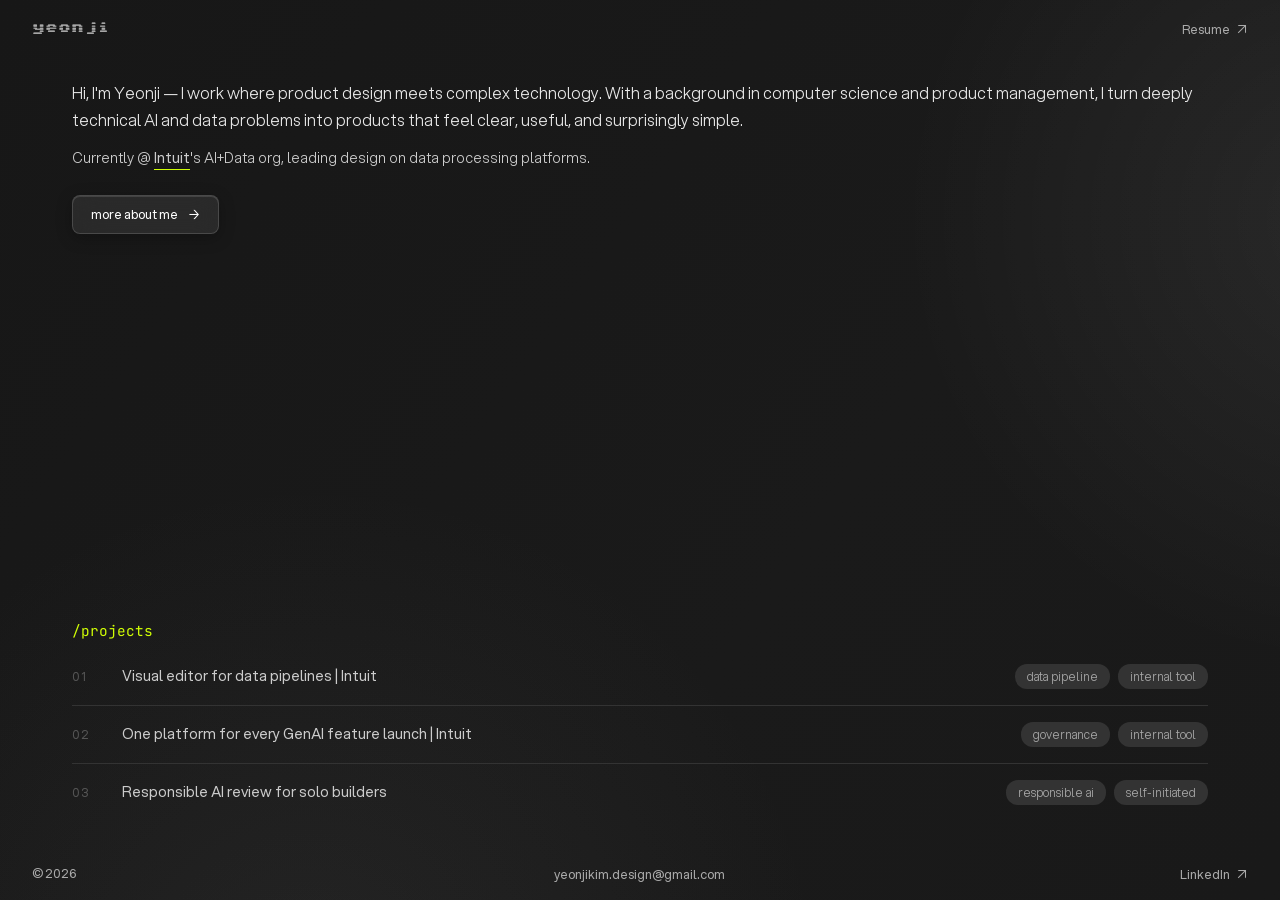
==== commit 8c280b60: "Change intro text size and color" ====
--- a/index.html
+++ b/index.html
@@ -17,7 +17,7 @@
     <link rel="stylesheet" href="styles.css">
     <link rel="preconnect" href="https://fonts.googleapis.com">
     <link rel="preconnect" href="https://fonts.gstatic.com" crossorigin>
-    <link href="https://fonts.googleapis.com/css2?family=Sixtyfour&display=swap" rel="stylesheet">
+    <link href="https://fonts.googleapis.com/css2?family=JetBrains+Mono:ital,wght@0,400;0,500;1,400&family=Sixtyfour&display=swap" rel="stylesheet">
 </head>
 <body data-page="home" class="is-loading">
     <div class="site-loader" id="siteLoader" aria-hidden="true">
@@ -54,7 +54,7 @@
                 <div class="project-preview-overlay" aria-hidden="true"></div>
                 <div class="about-content">
                     <p class="intro-text">
-                        Hi, I'm Yeonji — I design <span class="intro-highlight">AI and data platforms</span>, the kind of technically complex products where design really matters. With a background in <span class="intro-highlight">computer science and product management</span>, I work at the layer where technical systems meet the people who depend on them — and I ship.
+                        Hi, I'm Yeonji — I work where product design meets complex technology. With a background in computer science and product management, I turn deeply technical AI and data problems into products that feel clear, useful, and surprisingly simple.
                     </p>
                     <p class="experience-text">
                         Currently @ <a href="https://intuit.com" target="_blank" rel="noopener noreferrer" class="company-link">Intuit</a>'s AI+Data org, leading design on data processing platforms.
@@ -67,7 +67,7 @@
 
             <!-- Projects Section -->
             <section class="projects-section">
-                <h2 class="projects-heading">projects</h2>
+                <h2 class="projects-heading">/projects</h2>
                 <div class="projects-grid">
                     <!-- Project 1 -->
                     <div class="project-card project-card--preview-dag Intuit1" onclick="openProject('dag')">
@@ -173,6 +173,6 @@
         </div>
     </div>
 
-    <script src="script.js?v=loader-5"></script>
+    <script src="script.js?v=loader-7"></script>
 </body>
 </html>
--- a/styles.css
+++ b/styles.css
@@ -34,8 +34,8 @@
 }
 
 .projects-heading {
-    font-family: Aspekta Variable, sans-serif;
-    font-weight: 500;
+    font-family: 'JetBrains Mono', ui-monospace, monospace;
+    font-weight: 400;
 }
 
 .project-title {
@@ -115,8 +115,16 @@
 
 .site-loader {
     position: fixed;
-    inset: 0;
+    top: -1px;
+    right: -1px;
+    bottom: -1px;
+    left: -1px;
     z-index: 10000;
+    width: calc(100vw + 2px);
+    height: calc(100vh + 2px);
+    height: calc(100dvh + 2px);
+    max-width: none;
+    max-height: none;
     display: grid;
     place-items: center;
     overflow: hidden;
@@ -157,11 +165,18 @@
 .site-loader__noise {
     position: absolute;
     inset: -1rem;
+    width: calc(100% + 2rem);
+    height: calc(100% + 2rem);
+    min-width: calc(100vw + 2rem);
+    min-height: calc(100vh + 2rem);
+    min-height: calc(100dvh + 2rem);
+    margin: 0;
     overflow: hidden;
     color: rgba(255, 255, 255, 0.095);
     font: 400 10px/1.25 ui-monospace, SFMono-Regular, Menlo, Monaco, Consolas, monospace;
     letter-spacing: 0.14em;
     white-space: pre-wrap;
+    overflow-wrap: anywhere;
     word-break: break-all;
     user-select: none;
 }
@@ -526,11 +541,19 @@
     width: 100%;
 }
 
-.intro-text, .experience-text {
+.intro-text{
+    font-size: 1.0rem;
+    line-height: 1.7;
+    margin-bottom: 0.8rem;
+    color: #eaeaea;
+    font-weight: 300;
+}
+
+.experience-text {
     font-size: 0.9rem;
     line-height: 1.7;
     margin-bottom: 0.5rem;
-    color: #aaaaaa;
+    color: #cccccc;
     font-weight: 300;
 }
 
@@ -561,7 +584,7 @@
 }
 
 .company-link {
-    --company-link-muted: #aaaaaa;
+    --company-link-muted: #cccccc;
     --company-link-highlight: #D0FE05;
     text-decoration: underline;
     text-decoration-thickness: 1px;
@@ -1156,14 +1179,13 @@
 }
 
 .projects-heading {
-    font-style: italic;
     font-size: 0.9rem;
     font-weight: 400;
     margin-bottom: 0.5rem;
     color: #D0FE05;
     text-align: left;
     width: 100%;
-    font-family: Aspekta Variable, sans-serif;
+    font-family: 'JetBrains Mono', ui-monospace, monospace;
 }
 
 .projects-grid {
@@ -1246,7 +1268,7 @@
 .project-title {
     font-size: 0.9rem;
     font-weight: 400;
-    color: #aaaaaa;
+    color: #cccccc;
     line-height: 1.4;
     font-family: Aspekta Variable, sans-serif;
     margin: 0;
